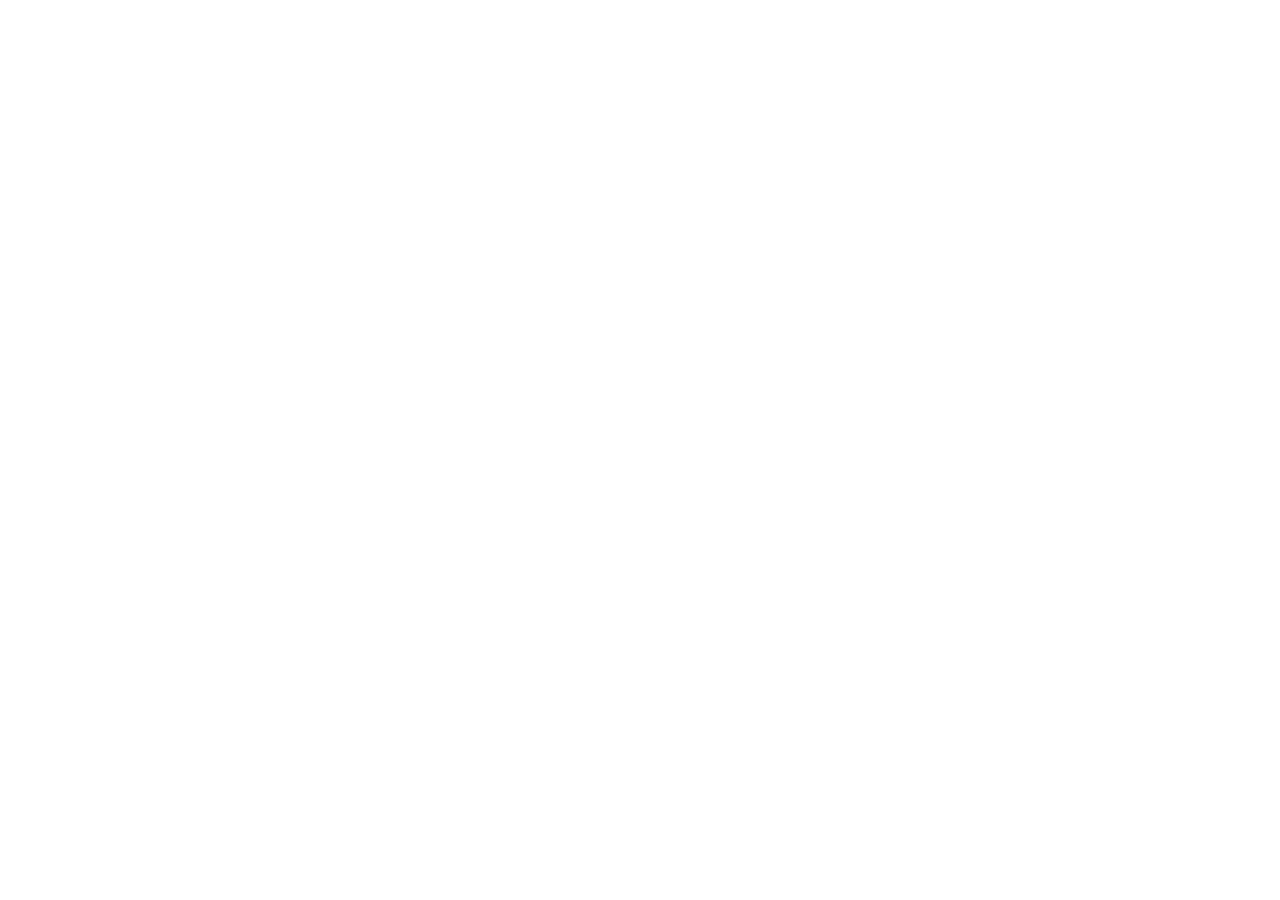
==== templates/index.html @ bfa3df76 "first commit" ====
<!DOCTYPE html>
<html lang="en">
<head>
    <meta charset="UTF-8">
    <meta name="viewport" content="width=device-width, initial-scale=1.0">
    <title>Document</title>
    <link rel="stylesheet" href="/static/style.css">
</head>
<body>
    
</body>
</html>
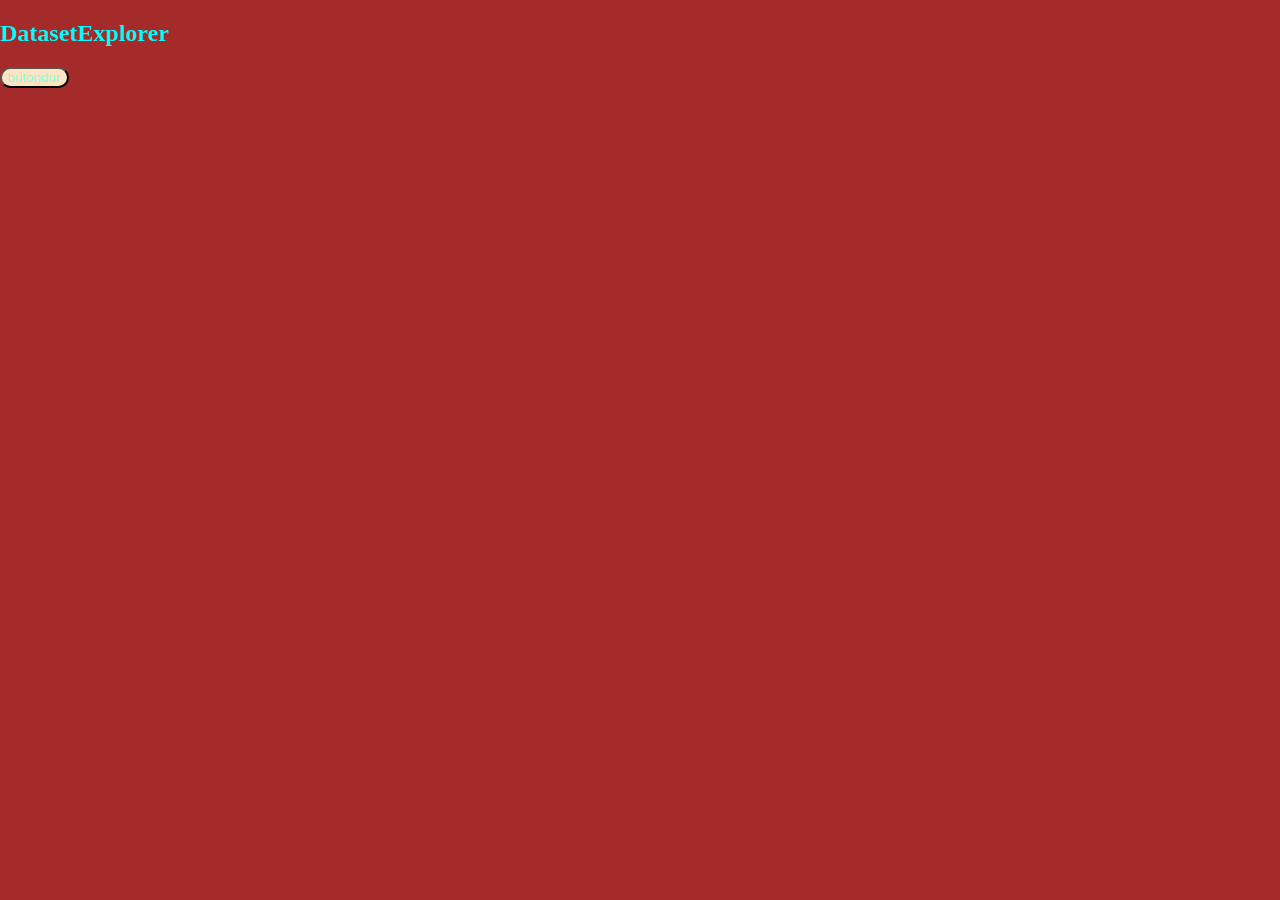
==== commit 4a6b705e: "Dataset Explorer project started" ====
--- a/templates/index.html
+++ b/templates/index.html
@@ -3,10 +3,11 @@
 <head>
     <meta charset="UTF-8">
     <meta name="viewport" content="width=device-width, initial-scale=1.0">
-    <title>Document</title>
+    <title>Dataset Explorer</title>
     <link rel="stylesheet" href="/static/style.css">
 </head>
 <body>
-    
+        <h2>DatasetExplorer</h2>
+        <button id="butondur">butondur</button>
 </body>
 </html>
--- a/static/style.css
+++ b/static/style.css
@@ -0,0 +1,14 @@
+body{
+    margin: 0;
+    padding: 0;
+    background-color: brown;
+}
+h2{
+    font-weight: bold;
+    color: aqua;
+}
+#butondur{
+    border-radius: 40px;
+    background-color: bisque;
+    color: aquamarine;
+}
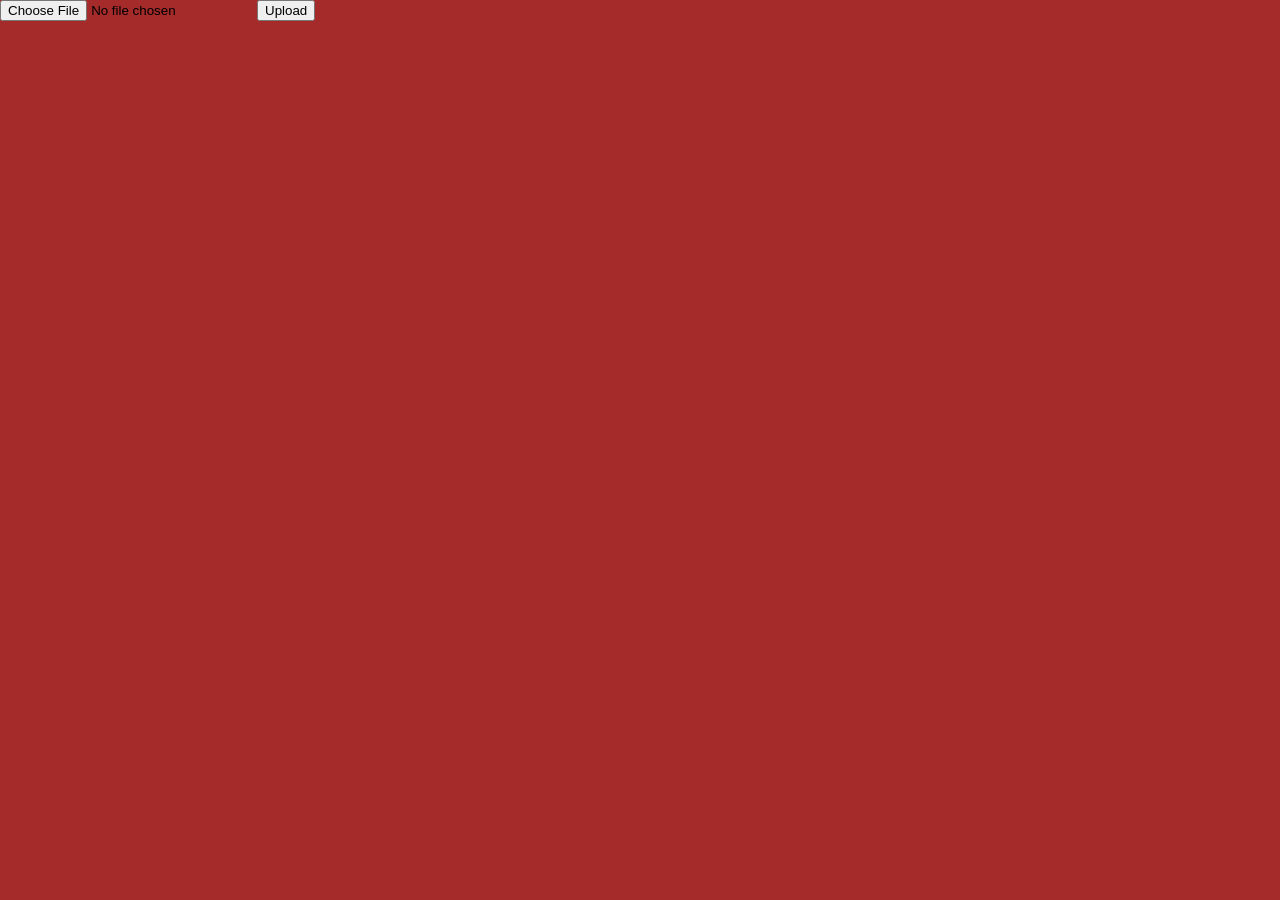
==== commit 825ebe96: "Dataset Explorer core system is finished" ====
--- a/templates/index.html
+++ b/templates/index.html
@@ -7,7 +7,12 @@
     <link rel="stylesheet" href="/static/style.css">
 </head>
 <body>
-        <h2>DatasetExplorer</h2>
-        <button id="butondur">butondur</button>
+        <form action="result" method="post" , enctype="multipart/form-data">
+            
+            <input type="file", name="file">
+            <button type="submit">Upload</button>
+
+        </form>
+        
 </body>
 </html>
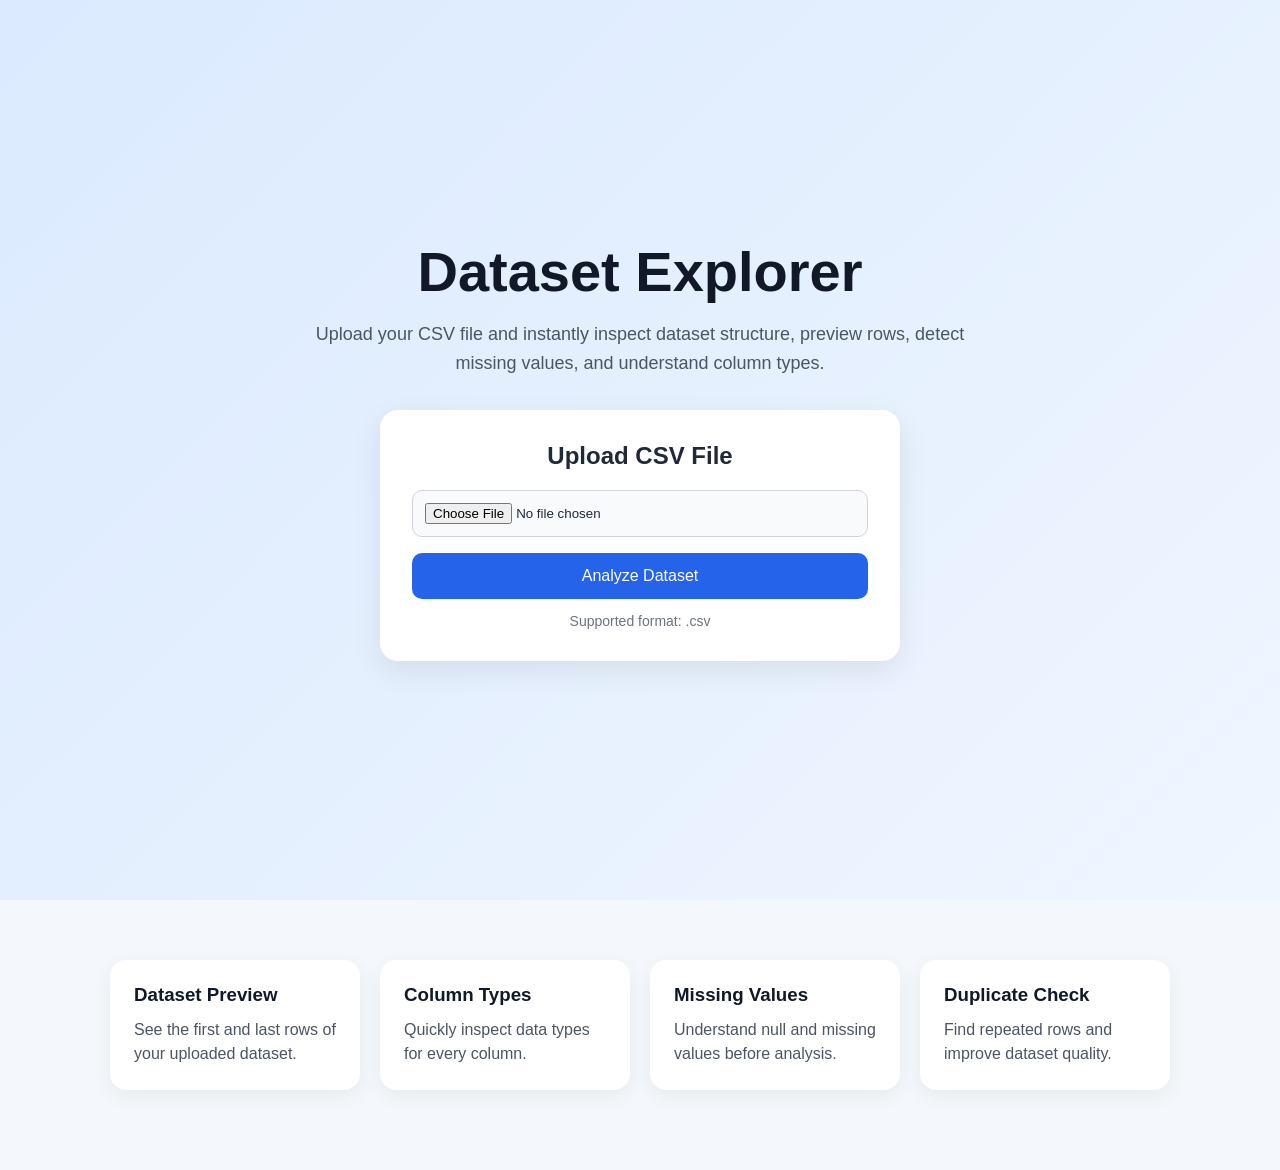
==== commit 59560803: "Dataset Explorer Prototype 1.0V" ====
--- a/templates/index.html
+++ b/templates/index.html
@@ -4,15 +4,171 @@
     <meta charset="UTF-8">
     <meta name="viewport" content="width=device-width, initial-scale=1.0">
     <title>Dataset Explorer</title>
-    <link rel="stylesheet" href="/static/style.css">
+    <style>
+        *{
+    margin:0;
+    padding:0;
+    box-sizing:border-box;
+}
+
+body{
+    font-family: Arial, Helvetica, sans-serif;
+    background:#f4f7fb;
+    color:#1f2937;
+}
+
+.hero{
+    min-height:100vh;
+    display:flex;
+    align-items:center;
+    justify-content:center;
+    padding:40px 20px;
+    background:linear-gradient(135deg, #dbeafe, #eff6ff);
+    position:relative;
+}
+
+.hero-content{
+    position:relative;
+    z-index:2;
+    width:100%;
+    max-width:900px;
+    text-align:center;
+}
+
+.hero-content h1{
+    font-size:56px;
+    margin-bottom:16px;
+    color:#111827;
+}
+
+.subtitle{
+    font-size:18px;
+    line-height:1.6;
+    max-width:700px;
+    margin:0 auto 32px auto;
+    color:#4b5563;
+}
+
+.upload-card{
+    background:#ffffff;
+    padding:32px;
+    border-radius:18px;
+    max-width:520px;
+    margin:0 auto;
+    box-shadow:0 10px 30px rgba(0,0,0,0.08);
+}
+
+.upload-card h2{
+    margin-bottom:20px;
+    font-size:24px;
+}
+
+form{
+    display:flex;
+    flex-direction:column;
+    gap:16px;
+}
+
+input[type="file"]{
+    padding:12px;
+    border:1px solid #d1d5db;
+    border-radius:10px;
+    background:#f9fafb;
+}
+
+button{
+    padding:14px;
+    border:none;
+    border-radius:10px;
+    background:#2563eb;
+    color:white;
+    font-size:16px;
+    cursor:pointer;
+    transition:0.2s ease;
+}
+
+button:hover{
+    background:#1d4ed8;
+}
+
+.info-text{
+    margin-top:14px;
+    font-size:14px;
+    color:#6b7280;
+}
+
+.features{
+    max-width:1100px;
+    margin:0 auto;
+    padding:60px 20px 80px 20px;
+    display:grid;
+    grid-template-columns:repeat(auto-fit, minmax(220px, 1fr));
+    gap:20px;
+}
+
+.feature-box{
+    background:white;
+    padding:24px;
+    border-radius:16px;
+    box-shadow:0 6px 20px rgba(0,0,0,0.06);
+}
+
+.feature-box h3{
+    margin-bottom:12px;
+    color:#111827;
+}
+
+.feature-box p{
+    color:#4b5563;
+    line-height:1.5;
+}
+    </style>
 </head>
 <body>
-        <form action="result" method="post" , enctype="multipart/form-data">
-            
-            <input type="file", name="file">
-            <button type="submit">Upload</button>
+        <div class="hero">
+        <div class="overlay"></div>
 
-        </form>
+        <div class="hero-content">
+            <h1>Dataset Explorer</h1>
+            <p class="subtitle">
+                Upload your CSV file and instantly inspect dataset structure,
+                preview rows, detect missing values, and understand column types.
+            </p>
+
+            <div class="upload-card">
+                <h2>Upload CSV File</h2>
+
+                <form action="result" method="POST" enctype="multipart/form-data">
+                    <input type="file" name="file" accept=".csv" required>
+                    <button type="submit">Analyze Dataset</button>
+                </form>
+
+                <p class="info-text">Supported format: .csv</p>
+            </div>
+        </div>
+    </div>
+
+    <section class="features">
+        <div class="feature-box">
+            <h3>Dataset Preview</h3>
+            <p>See the first and last rows of your uploaded dataset.</p>
+        </div>
+
+        <div class="feature-box">
+            <h3>Column Types</h3>
+            <p>Quickly inspect data types for every column.</p>
+        </div>
+
+        <div class="feature-box">
+            <h3>Missing Values</h3>
+            <p>Understand null and missing values before analysis.</p>
+        </div>
+
+        <div class="feature-box">
+            <h3>Duplicate Check</h3>
+            <p>Find repeated rows and improve dataset quality.</p>
+        </div>
+    </section>
         
 </body>
 </html>
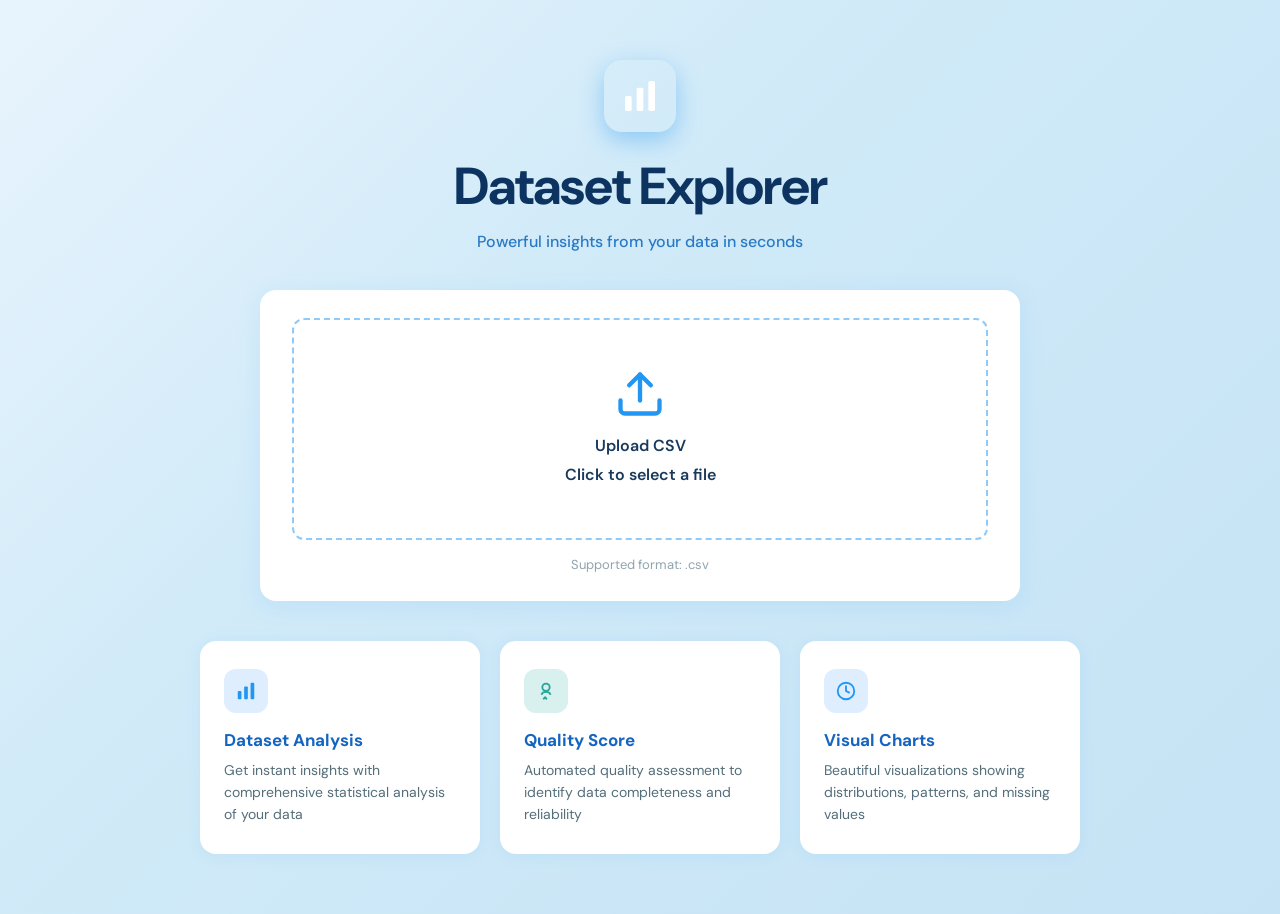
==== commit d54f46a7: "Add Chart Suggestion and Chart Generate" ====
--- a/templates/index.html
+++ b/templates/index.html
@@ -4,145 +4,22 @@
     <meta charset="UTF-8">
     <meta name="viewport" content="width=device-width, initial-scale=1.0">
     <title>Dataset Explorer</title>
-    <style>
-        *{
-    margin:0;
-    padding:0;
-    box-sizing:border-box;
-}
-
-body{
-    font-family: Arial, Helvetica, sans-serif;
-    background:#f4f7fb;
-    color:#1f2937;
-}
-
-.hero{
-    min-height:100vh;
-    display:flex;
-    align-items:center;
-    justify-content:center;
-    padding:40px 20px;
-    background:linear-gradient(135deg, #dbeafe, #eff6ff);
-    position:relative;
-}
-
-.hero-content{
-    position:relative;
-    z-index:2;
-    width:100%;
-    max-width:900px;
-    text-align:center;
-}
-
-.hero-content h1{
-    font-size:56px;
-    margin-bottom:16px;
-    color:#111827;
-}
-
-.subtitle{
-    font-size:18px;
-    line-height:1.6;
-    max-width:700px;
-    margin:0 auto 32px auto;
-    color:#4b5563;
-}
-
-.upload-card{
-    background:#ffffff;
-    padding:32px;
-    border-radius:18px;
-    max-width:520px;
-    margin:0 auto;
-    box-shadow:0 10px 30px rgba(0,0,0,0.08);
-}
-
-.upload-card h2{
-    margin-bottom:20px;
-    font-size:24px;
-}
-
-form{
-    display:flex;
-    flex-direction:column;
-    gap:16px;
-}
-
-input[type="file"]{
-    padding:12px;
-    border:1px solid #d1d5db;
-    border-radius:10px;
-    background:#f9fafb;
-}
-
-button{
-    padding:14px;
-    border:none;
-    border-radius:10px;
-    background:#2563eb;
-    color:white;
-    font-size:16px;
-    cursor:pointer;
-    transition:0.2s ease;
-}
-
-button:hover{
-    background:#1d4ed8;
-}
-
-.info-text{
-    margin-top:14px;
-    font-size:14px;
-    color:#6b7280;
-}
-
-.features{
-    max-width:1100px;
-    margin:0 auto;
-    padding:60px 20px 80px 20px;
-    display:grid;
-    grid-template-columns:repeat(auto-fit, minmax(220px, 1fr));
-    gap:20px;
-}
-
-.feature-box{
-    background:white;
-    padding:24px;
-    border-radius:16px;
-    box-shadow:0 6px 20px rgba(0,0,0,0.06);
-}
-
-.feature-box h3{
-    margin-bottom:12px;
-    color:#111827;
-}
-
-.feature-box p{
-    color:#4b5563;
-    line-height:1.5;
-}
-    </style>
+    <link rel="stylesheet" href="/static/styleindex.css">
 </head>
 <body>
-        <div class="hero">
+
+    <div class="hero">
         <div class="overlay"></div>
-
         <div class="hero-content">
             <h1>Dataset Explorer</h1>
-            <p class="subtitle">
-                Upload your CSV file and instantly inspect dataset structure,
-                preview rows, detect missing values, and understand column types.
-            </p>
+            <p class="subtitle">Powerful insights from your data in seconds</p>
 
             <div class="upload-card">
                 <h2>Upload CSV File</h2>
-
                 <form action="result" method="POST" enctype="multipart/form-data">
-                    <input type="file" name="file" accept=".csv" required>
+                    <input type="file" name="file" accept=".csv" required onchange="this.form.submit()">
                     <button type="submit">Analyze Dataset</button>
                 </form>
-
                 <p class="info-text">Supported format: .csv</p>
             </div>
         </div>
@@ -150,25 +27,18 @@
 
     <section class="features">
         <div class="feature-box">
-            <h3>Dataset Preview</h3>
-            <p>See the first and last rows of your uploaded dataset.</p>
+            <h3>Dataset Analysis</h3>
+            <p>Get instant insights with comprehensive statistical analysis of your data</p>
         </div>
-
         <div class="feature-box">
-            <h3>Column Types</h3>
-            <p>Quickly inspect data types for every column.</p>
+            <h3>Quality Score</h3>
+            <p>Automated quality assessment to identify data completeness and reliability</p>
         </div>
-
         <div class="feature-box">
-            <h3>Missing Values</h3>
-            <p>Understand null and missing values before analysis.</p>
-        </div>
-
-        <div class="feature-box">
-            <h3>Duplicate Check</h3>
-            <p>Find repeated rows and improve dataset quality.</p>
+            <h3>Visual Charts</h3>
+            <p>Beautiful visualizations showing distributions, patterns, and missing values</p>
         </div>
     </section>
-        
+
 </body>
-</html>+</html>
--- a/static/styleindex.css
+++ b/static/styleindex.css
@@ -0,0 +1,214 @@
+@import url('https://fonts.googleapis.com/css2?family=DM+Sans:wght@400;500;600;700&display=swap');
+
+*, *::before, *::after {
+  box-sizing: border-box;
+  margin: 0;
+  padding: 0;
+}
+
+body {
+  font-family: 'DM Sans', sans-serif;
+  background: linear-gradient(135deg, #e8f4fd 0%, #d0eaf8 40%, #c5e3f5 100%);
+  min-height: 100vh;
+  color: #1a3a5c;
+}
+
+/* ── HERO ── */
+.hero {
+  display: flex;
+  flex-direction: column;
+  align-items: center;
+  padding: 60px 20px 40px;
+  text-align: center;
+}
+
+.overlay { display: none; }
+
+.hero-content {
+  display: flex;
+  flex-direction: column;
+  align-items: center;
+  width: 100%;
+  max-width: 760px;
+}
+
+/* App icon */
+.hero-content::before {
+  content: '';
+  display: block;
+  width: 72px;
+  height: 72px;
+  background: linear-gradient(145deg, #2196f3, #1565c0);
+  border-radius: 18px;
+  margin-bottom: 20px;
+  background-image: url("data:image/svg+xml,%3Csvg xmlns='http://www.w3.org/2000/svg' viewBox='0 0 24 24' fill='white'%3E%3Crect x='3' y='12' width='4' height='9' rx='1'/%3E%3Crect x='10' y='7' width='4' height='14' rx='1'/%3E%3Crect x='17' y='3' width='4' height='18' rx='1'/%3E%3C/svg%3E");
+  background-repeat: no-repeat;
+  background-position: center;
+  background-size: 40px;
+  box-shadow: 0 8px 24px rgba(33, 150, 243, 0.4);
+}
+
+.hero-content h1 {
+  font-size: 52px;
+  font-weight: 700;
+  color: #0d3461;
+  letter-spacing: -1px;
+  margin-bottom: 10px;
+}
+
+.hero-content .subtitle {
+  font-size: 16px;
+  color: #2979c4;
+  font-weight: 500;
+  margin-bottom: 36px;
+  max-width: 500px;
+  line-height: 1.5;
+}
+
+/* ── UPLOAD CARD ── */
+.upload-card {
+  background: #fff;
+  border-radius: 16px;
+  padding: 28px 32px;
+  width: 100%;
+  box-shadow: 0 4px 24px rgba(33, 150, 243, 0.1);
+}
+
+.upload-card h2 { display: none; }
+
+/* Dashed drop zone */
+.upload-card form {
+  border: 2px dashed #90caf9;
+  border-radius: 12px;
+  padding: 48px 20px;
+  display: flex;
+  flex-direction: column;
+  align-items: center;
+  gap: 12px;
+  cursor: pointer;
+  transition: border-color 0.2s, background 0.2s;
+  position: relative;
+}
+
+.upload-card form:hover {
+  border-color: #2196f3;
+  background: #f0f8ff;
+}
+
+/* Upload icon */
+.upload-card form::before {
+  content: '';
+  display: block;
+  width: 52px;
+  height: 52px;
+  background-image: url("data:image/svg+xml,%3Csvg xmlns='http://www.w3.org/2000/svg' viewBox='0 0 24 24' fill='none' stroke='%232196f3' stroke-width='2' stroke-linecap='round' stroke-linejoin='round'%3E%3Cpath d='M21 15v4a2 2 0 0 1-2 2H5a2 2 0 0 1-2-2v-4'/%3E%3Cpolyline points='17 8 12 3 7 8'/%3E%3Cline x1='12' y1='3' x2='12' y2='15'/%3E%3C/svg%3E");
+  background-repeat: no-repeat;
+  background-position: center;
+  background-size: 52px;
+}
+
+.upload-card form input[type="file"] {
+  position: absolute;
+  inset: 0;
+  opacity: 0;
+  cursor: pointer;
+  width: 100%;
+  height: 100%;
+}
+
+/* Upload label text */
+.upload-card form::after {
+  content: 'Upload CSV\A Click to select a file';
+  white-space: pre;
+  text-align: center;
+  display: block;
+  font-size: 16px;
+  font-weight: 600;
+  color: #1a3a5c;
+  line-height: 1.8;
+}
+
+/* Hide the submit button inside form — it's inside the drop zone */
+.upload-card form button[type="submit"] {
+  display: none;
+}
+
+.upload-card .info-text {
+  font-size: 13px;
+  color: #90a4ae;
+  margin-top: 16px;
+  text-align: center;
+}
+
+/* ── FEATURES ── */
+.features {
+  display: flex;
+  justify-content: center;
+  gap: 20px;
+  flex-wrap: wrap;
+  padding: 0 20px 60px;
+  max-width: 1000px;
+  margin: 0 auto;
+}
+
+.feature-box {
+  background: #fff;
+  border-radius: 16px;
+  padding: 28px 24px;
+  flex: 1 1 200px;
+  max-width: 280px;
+  box-shadow: 0 2px 16px rgba(33, 150, 243, 0.08);
+  transition: transform 0.2s, box-shadow 0.2s;
+}
+
+.feature-box:hover {
+  transform: translateY(-4px);
+  box-shadow: 0 8px 28px rgba(33, 150, 243, 0.15);
+}
+
+/* Icon bubble per box */
+.feature-box::before {
+  content: '';
+  display: block;
+  width: 44px;
+  height: 44px;
+  border-radius: 12px;
+  background: #deeeff;
+  margin-bottom: 16px;
+  background-repeat: no-repeat;
+  background-position: center;
+  background-size: 22px;
+}
+
+.feature-box:nth-child(1)::before {
+  background-color: #deeeff;
+  background-image: url("data:image/svg+xml,%3Csvg xmlns='http://www.w3.org/2000/svg' viewBox='0 0 24 24' fill='%232196f3'%3E%3Crect x='3' y='12' width='4' height='9' rx='1'/%3E%3Crect x='10' y='7' width='4' height='14' rx='1'/%3E%3Crect x='17' y='3' width='4' height='18' rx='1'/%3E%3C/svg%3E");
+}
+
+.feature-box:nth-child(2)::before {
+  background-color: #d8f0ee;
+  background-image: url("data:image/svg+xml,%3Csvg xmlns='http://www.w3.org/2000/svg' viewBox='0 0 24 24' fill='none' stroke='%2326a69a' stroke-width='2'%3E%3Ccircle cx='12' cy='8' r='4'/%3E%3Cpath d='M7 16s1-3 5-3 5 3 5 3'/%3E%3Cpath d='M9 21l2-2 2 2'/%3E%3C/svg%3E");
+}
+
+.feature-box:nth-child(3)::before {
+  background-color: #deeeff;
+  background-image: url("data:image/svg+xml,%3Csvg xmlns='http://www.w3.org/2000/svg' viewBox='0 0 24 24' fill='none' stroke='%232196f3' stroke-width='2'%3E%3Ccircle cx='12' cy='12' r='9'/%3E%3Cpath d='M12 6v6l4 2'/%3E%3C/svg%3E");
+}
+
+.feature-box:nth-child(4)::before {
+  background-color: #fde8d8;
+  background-image: url("data:image/svg+xml,%3Csvg xmlns='http://www.w3.org/2000/svg' viewBox='0 0 24 24' fill='none' stroke='%23f57c00' stroke-width='2'%3E%3Crect x='3' y='3' width='18' height='18' rx='2'/%3E%3Cpath d='M9 9h6M9 12h6M9 15h4'/%3E%3C/svg%3E");
+}
+
+.feature-box h3 {
+  font-size: 17px;
+  font-weight: 700;
+  color: #1565c0;
+  margin-bottom: 8px;
+}
+
+.feature-box p {
+  font-size: 14px;
+  color: #546e7a;
+  line-height: 1.6;
+}
